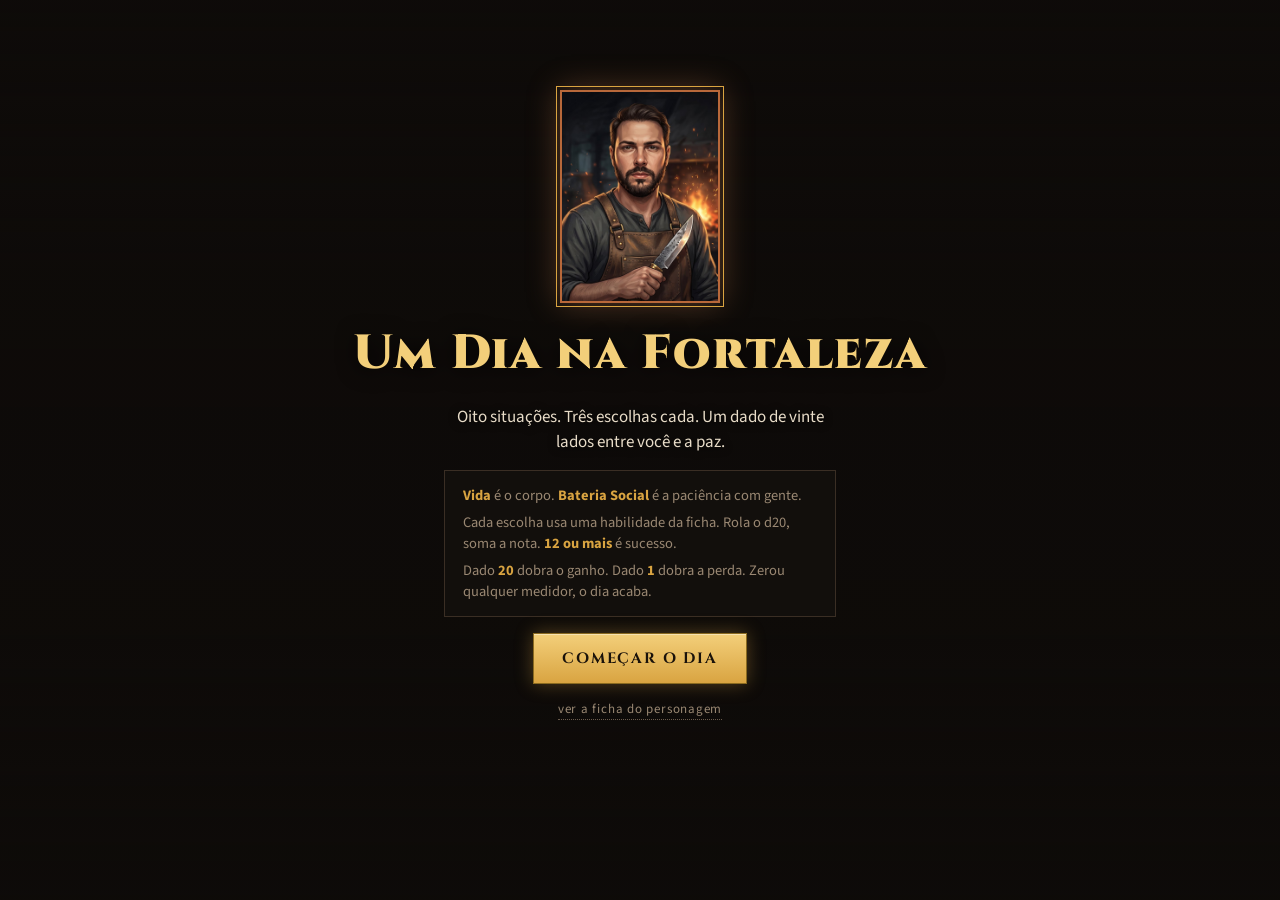
==== jogo.html @ 5ea4fd15 "Mini jogo Um Dia na Fortaleza: telas, regras e visual Co-Authored-By: Claude Fable 5.1 <noreply@anth" ====
<!DOCTYPE html>
<html lang="pt-BR">
<head>
  <meta charset="utf-8">
  <meta name="viewport" content="width=device-width, initial-scale=1, viewport-fit=cover">
  <title>Um Dia na Fortaleza</title>
  <meta name="description" content="Mini jogo de escolhas com as habilidades do Ferreiro-Estrategista.">
  <link rel="icon" href="assets/img/d20.png">
  <link rel="preconnect" href="https://fonts.googleapis.com">
  <link rel="stylesheet" href="https://fonts.googleapis.com/css2?family=Cinzel:wght@500;700;900&family=Source+Sans+3:wght@400;600;700&display=swap">
  <link rel="stylesheet" href="css/jogo.css">
</head>
<body>

  <!-- Fundo: cena atual (troca conforme a situação) -->
  <div class="cena" id="cena"></div>
  <div class="cena-veu"></div>

  <!-- Barra de cima: medidores -->
  <header class="hud" id="hud" hidden>
    <div class="medidor" id="med-vida">
      <img src="assets/img/vida.png" alt="">
      <div class="medidor-corpo">
        <div class="medidor-rotulo">VIDA <span id="vida-num">100</span></div>
        <div class="medidor-barra"><i id="vida-barra" style="width:100%"></i></div>
      </div>
    </div>
    <div class="progresso" id="progresso">1 / 8</div>
    <div class="medidor" id="med-bateria">
      <img src="assets/img/bateria.png" alt="">
      <div class="medidor-corpo">
        <div class="medidor-rotulo">BATERIA SOCIAL <span id="bateria-num">100</span></div>
        <div class="medidor-barra"><i id="bateria-barra" style="width:100%"></i></div>
      </div>
    </div>
  </header>

  <main class="palco">

    <!-- TELA 1: início -->
    <section class="tela tela-inicio" id="tela-inicio">
      <img class="retrato" src="assets/img/retrato.jpg" alt="Retrato do personagem">
      <h1 class="titulo">Um Dia na Fortaleza</h1>
      <p class="subtitulo">Oito situações. Três escolhas cada. Um dado de vinte lados entre você e a paz.</p>
      <div class="regras">
        <div><b>Vida</b> é o corpo. <b>Bateria Social</b> é a paciência com gente.</div>
        <div>Cada escolha usa uma habilidade da ficha. Rola o d20, soma a nota. <b>12 ou mais</b> é sucesso.</div>
        <div>Dado <b>20</b> dobra o ganho. Dado <b>1</b> dobra a perda. Zerou qualquer medidor, o dia acaba.</div>
      </div>
      <button class="botao" id="btn-comecar">Começar o dia</button>
      <a class="link-ficha" href="index.html">ver a ficha do personagem</a>
    </section>

    <!-- TELA 2: situação -->
    <section class="tela tela-situacao" id="tela-situacao" hidden>
      <div class="cartao">
        <div class="cartao-topo">
          <span class="cartao-num" id="sit-num">1</span>
          <h2 class="cartao-titulo" id="sit-titulo"></h2>
        </div>
        <p class="cartao-texto" id="sit-texto"></p>
        <div class="opcoes" id="opcoes"></div>
      </div>
    </section>

    <!-- TELA 3: dado + resultado -->
    <section class="tela tela-dado" id="tela-dado" hidden>
      <div class="dado-area">
        <div class="dado" id="dado">
          <img src="assets/img/d20.png" alt="">
          <span class="dado-num" id="dado-num">?</span>
        </div>
        <div class="dado-conta" id="dado-conta"></div>
      </div>
      <div class="resultado" id="resultado" hidden>
        <div class="resultado-selo" id="res-selo"></div>
        <p class="resultado-frase" id="res-frase"></p>
        <div class="resultado-delta" id="res-delta"></div>
        <button class="botao" id="btn-proxima">Continuar</button>
      </div>
    </section>

    <!-- TELA 4: fim -->
    <section class="tela tela-fim" id="tela-fim" hidden>
      <div class="fim-titulo-mini">FIM DO DIA</div>
      <h2 class="fim-titulo" id="fim-titulo"></h2>
      <p class="fim-texto" id="fim-texto"></p>
      <div class="placar">
        <div><span>Vida</span><b id="fim-vida"></b></div>
        <div><span>Bateria</span><b id="fim-bateria"></b></div>
        <div><span>Sucessos</span><b id="fim-sucessos"></b></div>
        <div class="placar-total"><span>Score</span><b id="fim-score"></b></div>
      </div>
      <div class="recorde" id="recorde"></div>
      <button class="botao" id="btn-denovo">Viver outro dia</button>
    </section>

  </main>

  <script src="js/dados.js"></script>
  <script src="js/situacoes.js"></script>
  <script src="js/jogo.js"></script>
</body>
</html>
---- css/jogo.css ----
/* =====================================================================
   JOGO.CSS - visual do "Um Dia na Fortaleza"
   Mesma paleta da ficha (forja: grafite, cobre, dourado).
   ===================================================================== */

:root {
  color-scheme: dark;
  --bg: #0e0b09;
  --panel: rgba(20, 16, 13, .88);
  --panel2: rgba(30, 24, 19, .92);
  --line: #3a2e24;
  --ink: #e8dcc8;
  --muted: #9a8873;
  --dim: #6a5b4c;
  --gold: #d9a441;
  --gold2: #f3cf7a;
  --copper: #b8683a;
  --copper2: #e08a55;
  --bom: #8fcf7a;
  --ruim: #e0655a;
  --display: "Cinzel", "Trajan Pro", Georgia, serif;
  --body: "Source Sans 3", "Segoe UI", Roboto, Helvetica, Arial, sans-serif;
}

* { box-sizing: border-box; }
[hidden] { display: none !important; }
html, body { margin: 0; height: 100%; }
body {
  background: var(--bg);
  color: var(--ink);
  font-family: var(--body);
  font-size: 16px;
  line-height: 1.45;
  overflow-x: hidden;
}

/* ---------- cena de fundo ---------- */
.cena {
  position: fixed; inset: 0; z-index: 0;
  background-size: cover; background-position: center;
  transition: background-image .6s ease, filter .6s ease;
  animation: respirar 12s ease-in-out infinite alternate;
}
@keyframes respirar { from { transform: scale(1); } to { transform: scale(1.06); } }
.cena-veu {
  position: fixed; inset: 0; z-index: 1; pointer-events: none;
  background:
    linear-gradient(180deg, rgba(14,11,9,.85) 0%, rgba(14,11,9,.25) 30%, rgba(14,11,9,.35) 70%, rgba(14,11,9,.9) 100%);
}

/* ---------- HUD (medidores) ---------- */
.hud {
  position: sticky; top: env(safe-area-inset-top, 0px); z-index: 5;
  display: grid; grid-template-columns: 1fr auto 1fr; gap: 12px; align-items: center;
  padding: 10px 16px; background: var(--panel);
  border-bottom: 1px solid var(--line);
  backdrop-filter: blur(4px);
}
.medidor { display: flex; align-items: center; gap: 10px; min-width: 0; }
.medidor img { width: 48px; height: 48px; flex: none; filter: drop-shadow(0 0 6px rgba(217,164,65,.4)); transition: transform .3s; }
.medidor-corpo { flex: 1; min-width: 0; }
.medidor-rotulo { font-family: var(--display); font-size: 11px; letter-spacing: .18em; color: var(--muted); display: flex; justify-content: space-between; }
.medidor-rotulo span { color: var(--gold2); font-weight: 700; font-variant-numeric: tabular-nums; }
.medidor-barra { height: 10px; background: #0b0907; border: 1px solid var(--line); margin-top: 4px; overflow: hidden; }
.medidor-barra i { display: block; height: 100%; background: linear-gradient(90deg, #8a4a26, var(--copper2)); transition: width .7s cubic-bezier(.2,.8,.2,1); }
#med-bateria .medidor-barra i { background: linear-gradient(90deg, #b8862c, var(--gold2)); }
.medidor.baixo .medidor-barra i { background: linear-gradient(90deg, #7a2a22, var(--ruim)); animation: alerta 1s ease-in-out infinite alternate; }
@keyframes alerta { from { opacity: 1; } to { opacity: .55; } }
.medidor.pulso-bom img { animation: pulso .5s ease; filter: drop-shadow(0 0 12px var(--bom)); }
.medidor.pulso-ruim img { animation: tremer .45s ease; filter: drop-shadow(0 0 12px var(--ruim)); }
@keyframes pulso { 50% { transform: scale(1.25); } }
@keyframes tremer { 20% { transform: translateX(-4px) rotate(-4deg); } 40% { transform: translateX(4px) rotate(4deg); } 60% { transform: translateX(-3px); } 80% { transform: translateX(3px); } }
.progresso { font-family: var(--display); font-size: 12px; letter-spacing: .25em; color: var(--dim); white-space: nowrap; }

/* ---------- palco ---------- */
.palco {
  position: relative; z-index: 2;
  max-width: 820px; margin: 0 auto;
  padding-block: 28px 48px; padding-inline: 16px;
  min-height: calc(100% - 70px);
  display: grid; align-content: center;
}
.tela.entrando { animation: entrar .5s ease-out both; }
@keyframes entrar { from { opacity: 0; transform: translateY(12px); } to { opacity: 1; transform: none; } }

/* ---------- botões ---------- */
.botao {
  font-family: var(--display); font-weight: 700; font-size: 15px; letter-spacing: .12em; text-transform: uppercase;
  color: #1a120a; background: linear-gradient(180deg, var(--gold2), var(--gold));
  border: 1px solid #8a6a20; padding: 14px 28px; cursor: pointer;
  box-shadow: 0 0 18px rgba(217,164,65,.35), inset 0 1px 0 rgba(255,255,255,.4);
  transition: transform .15s, box-shadow .15s;
}
.botao:hover { transform: translateY(-2px); box-shadow: 0 0 26px rgba(217,164,65,.55), inset 0 1px 0 rgba(255,255,255,.4); }
.botao:active { transform: translateY(0); }
.botao:focus-visible { outline: 2px solid var(--gold2); outline-offset: 3px; }

/* ---------- tela início ---------- */
.tela-inicio { text-align: center; display: grid; justify-items: center; gap: 16px; }
.retrato { width: 160px; aspect-ratio: 3/4; object-fit: cover; border: 2px solid var(--copper); outline: 1px solid var(--gold); outline-offset: 3px; box-shadow: 0 0 30px rgba(224,138,85,.35); }
.titulo { font-family: var(--display); font-weight: 900; font-size: clamp(30px, 6vw, 48px); color: var(--gold2); margin: 0; letter-spacing: .04em; text-wrap: balance; text-shadow: 0 2px 20px rgba(0,0,0,.8); }
.subtitulo { margin: 0; max-width: 46ch; color: var(--ink); font-size: 17px; text-shadow: 0 1px 8px rgba(0,0,0,.9); }
.regras { display: grid; gap: 6px; background: var(--panel); border: 1px solid var(--line); padding: 14px 18px; max-width: 56ch; font-size: 14.5px; color: var(--muted); text-align: left; }
.regras b { color: var(--gold); }
.link-ficha { color: var(--muted); font-size: 13px; letter-spacing: .06em; text-decoration: none; border-bottom: 1px dotted var(--dim); }
.link-ficha:hover { color: var(--gold2); }

/* ---------- tela situação ---------- */
.cartao { background: var(--panel2); border: 1px solid var(--line); padding: 22px 24px 20px; position: relative; }
.cartao::before, .cartao::after { content: ""; position: absolute; left: 8px; right: 8px; height: 1px; background: linear-gradient(90deg, transparent, var(--gold), transparent); opacity: .6; }
.cartao::before { top: 4px; } .cartao::after { bottom: 4px; }
.cartao-topo { display: flex; align-items: center; gap: 14px; margin-bottom: 10px; }
.cartao-num { font-family: var(--display); font-weight: 900; font-size: 30px; color: var(--copper2); line-height: 1; border-right: 1px solid var(--line); padding-right: 14px; }
.cartao-titulo { font-family: var(--display); font-weight: 700; font-size: clamp(18px, 3.4vw, 24px); color: var(--gold2); margin: 0; letter-spacing: .04em; text-wrap: balance; }
.cartao-texto { font-size: 17.5px; margin: 0 0 18px; color: var(--ink); max-width: 62ch; }

.opcoes { display: grid; gap: 10px; }
.opcao {
  display: grid; gap: 6px; text-align: left; width: 100%;
  background: rgba(14,11,9,.7); border: 1px solid var(--line); color: var(--ink);
  padding: 12px 14px; cursor: pointer; font-family: var(--body); font-size: 15.5px;
  transition: border-color .2s, background .2s, transform .15s;
  animation: entrar .45s ease-out both var(--atraso, 0ms);
}
.opcao:hover { border-color: var(--gold); background: rgba(217,164,65,.08); transform: translateX(4px); }
.opcao:focus-visible { outline: 2px solid var(--gold2); outline-offset: 2px; }
.opcao-texto { font-weight: 600; }
.opcao-meta { display: flex; justify-content: space-between; gap: 10px; flex-wrap: wrap; font-size: 12.5px; color: var(--muted); letter-spacing: .04em; }
.opcao-skill b { color: var(--gold2); }
.opcao-chance { color: var(--dim); }

/* ---------- tela dado ---------- */
.tela-dado { display: grid; justify-items: center; gap: 18px; text-align: center; }
.dado-area { display: grid; justify-items: center; gap: 10px; }
.dado { position: relative; width: 200px; height: 200px; }
.dado img { width: 100%; height: 100%; filter: drop-shadow(0 0 24px rgba(217,164,65,.45)); }
.dado-num {
  position: absolute; left: 50%; top: 52%; transform: translate(-50%, -50%);
  font-family: var(--display); font-weight: 900; font-size: 64px; color: #2a1a08;
  text-shadow: 0 0 10px rgba(243,207,122,.9), 0 0 2px #fff;
  font-variant-numeric: tabular-nums;
}
.dado.girando { animation: girar 1.3s cubic-bezier(.2,.8,.3,1) both; }
@keyframes girar { 0% { transform: rotate(0) scale(.6); } 60% { transform: rotate(720deg) scale(1.15); } 100% { transform: rotate(1080deg) scale(1); } }
.dado.critico img { filter: drop-shadow(0 0 40px var(--gold2)) brightness(1.2); animation: pulso .6s ease 2; }
.dado.desastre img { filter: drop-shadow(0 0 30px var(--ruim)) saturate(.4); animation: tremer .5s ease; }
.dado-conta { font-size: 14px; color: var(--muted); letter-spacing: .04em; min-height: 1.4em; }
.dado-conta b { color: var(--gold2); }

.resultado { display: grid; justify-items: center; gap: 12px; background: var(--panel2); border: 1px solid var(--line); padding: 18px 22px; max-width: 560px; animation: entrar .4s ease-out both; }
.resultado-selo { font-family: var(--display); font-weight: 900; font-size: 20px; letter-spacing: .2em; }
.resultado-selo.bom { color: var(--bom); text-shadow: 0 0 14px rgba(143,207,122,.5); }
.resultado-selo.ruim { color: var(--ruim); text-shadow: 0 0 14px rgba(224,101,90,.5); }
.resultado-frase { margin: 0; font-size: 17px; }
.resultado-delta { font-family: var(--display); font-size: 14px; letter-spacing: .08em; }
.resultado-delta .mais { color: var(--bom); }
.resultado-delta .menos { color: var(--ruim); }

/* ---------- tela fim ---------- */
.tela-fim { text-align: center; display: grid; justify-items: center; gap: 14px; }
.fim-titulo-mini { font-family: var(--display); font-size: 12px; letter-spacing: .5em; color: var(--muted); }
.fim-titulo { font-family: var(--display); font-weight: 900; font-size: clamp(28px, 6vw, 46px); color: var(--gold2); margin: 0; text-shadow: 0 2px 20px rgba(0,0,0,.8); text-wrap: balance; }
.fim-texto { margin: 0; max-width: 50ch; font-size: 17px; text-shadow: 0 1px 8px rgba(0,0,0,.9); }
.placar { display: grid; grid-template-columns: repeat(4, auto); gap: 0; background: var(--panel2); border: 1px solid var(--line); }
.placar > div { padding: 12px 18px; display: grid; gap: 2px; border-right: 1px solid var(--line); }
.placar > div:last-child { border-right: 0; }
.placar span { font-family: var(--display); font-size: 10px; letter-spacing: .25em; color: var(--muted); }
.placar b { font-family: var(--display); font-size: 26px; color: var(--ink); font-variant-numeric: tabular-nums; }
.placar-total b { color: var(--gold2); text-shadow: 0 0 12px rgba(243,207,122,.5); }
.recorde { font-size: 13px; color: var(--dim); letter-spacing: .06em; }
.recorde.novo { color: var(--gold2); animation: pulso .6s ease 2; }

/* ---------- celular ---------- */
@media (max-width: 640px) {
  .hud { grid-template-columns: 1fr 1fr; }
  .progresso { grid-column: 1 / -1; text-align: center; order: -1; }
  .medidor img { width: 38px; height: 38px; }
  .placar { grid-template-columns: repeat(2, 1fr); }
  .placar > div:nth-child(2) { border-right: 0; }
  .placar > div:nth-child(-n+2) { border-bottom: 1px solid var(--line); }
  .dado { width: 150px; height: 150px; }
  .dado-num { font-size: 48px; }
}

@media (prefers-reduced-motion: reduce) {
  *, *::before, *::after { animation: none !important; transition: none !important; }
}
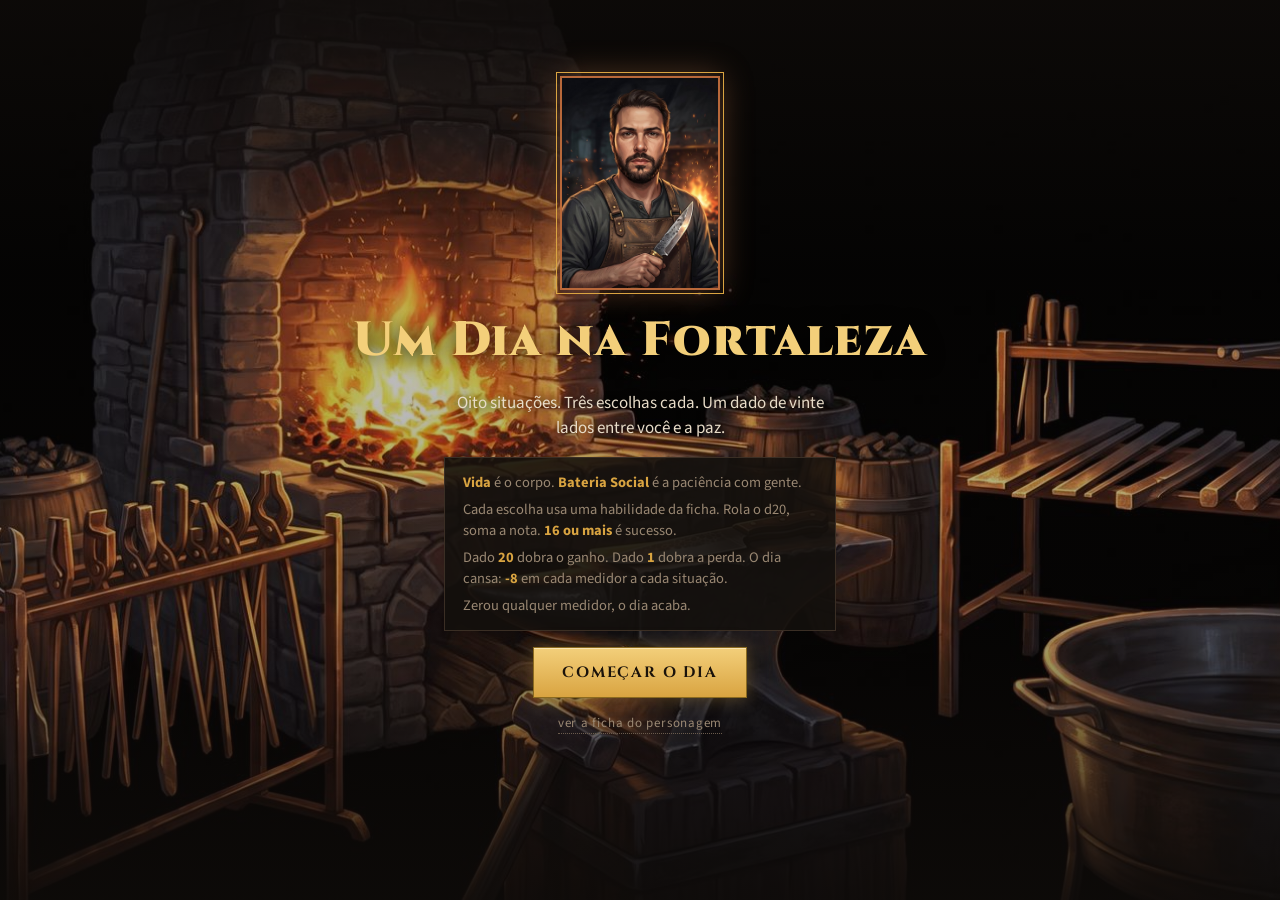
==== commit 4c8be208: "Balanceamento: dificuldade 16, cansaço do dia, títulos mais exigentes Co-Authored-By: Claude Fable 5" ====
--- a/jogo.html
+++ b/jogo.html
@@ -44,8 +44,9 @@
       <p class="subtitulo">Oito situações. Três escolhas cada. Um dado de vinte lados entre você e a paz.</p>
       <div class="regras">
         <div><b>Vida</b> é o corpo. <b>Bateria Social</b> é a paciência com gente.</div>
-        <div>Cada escolha usa uma habilidade da ficha. Rola o d20, soma a nota. <b>12 ou mais</b> é sucesso.</div>
-        <div>Dado <b>20</b> dobra o ganho. Dado <b>1</b> dobra a perda. Zerou qualquer medidor, o dia acaba.</div>
+        <div>Cada escolha usa uma habilidade da ficha. Rola o d20, soma a nota. <b>16 ou mais</b> é sucesso.</div>
+        <div>Dado <b>20</b> dobra o ganho. Dado <b>1</b> dobra a perda. O dia cansa: <b>-8</b> em cada medidor a cada situação.</div>
+        <div>Zerou qualquer medidor, o dia acaba.</div>
       </div>
       <button class="botao" id="btn-comecar">Começar o dia</button>
       <a class="link-ficha" href="index.html">ver a ficha do personagem</a>
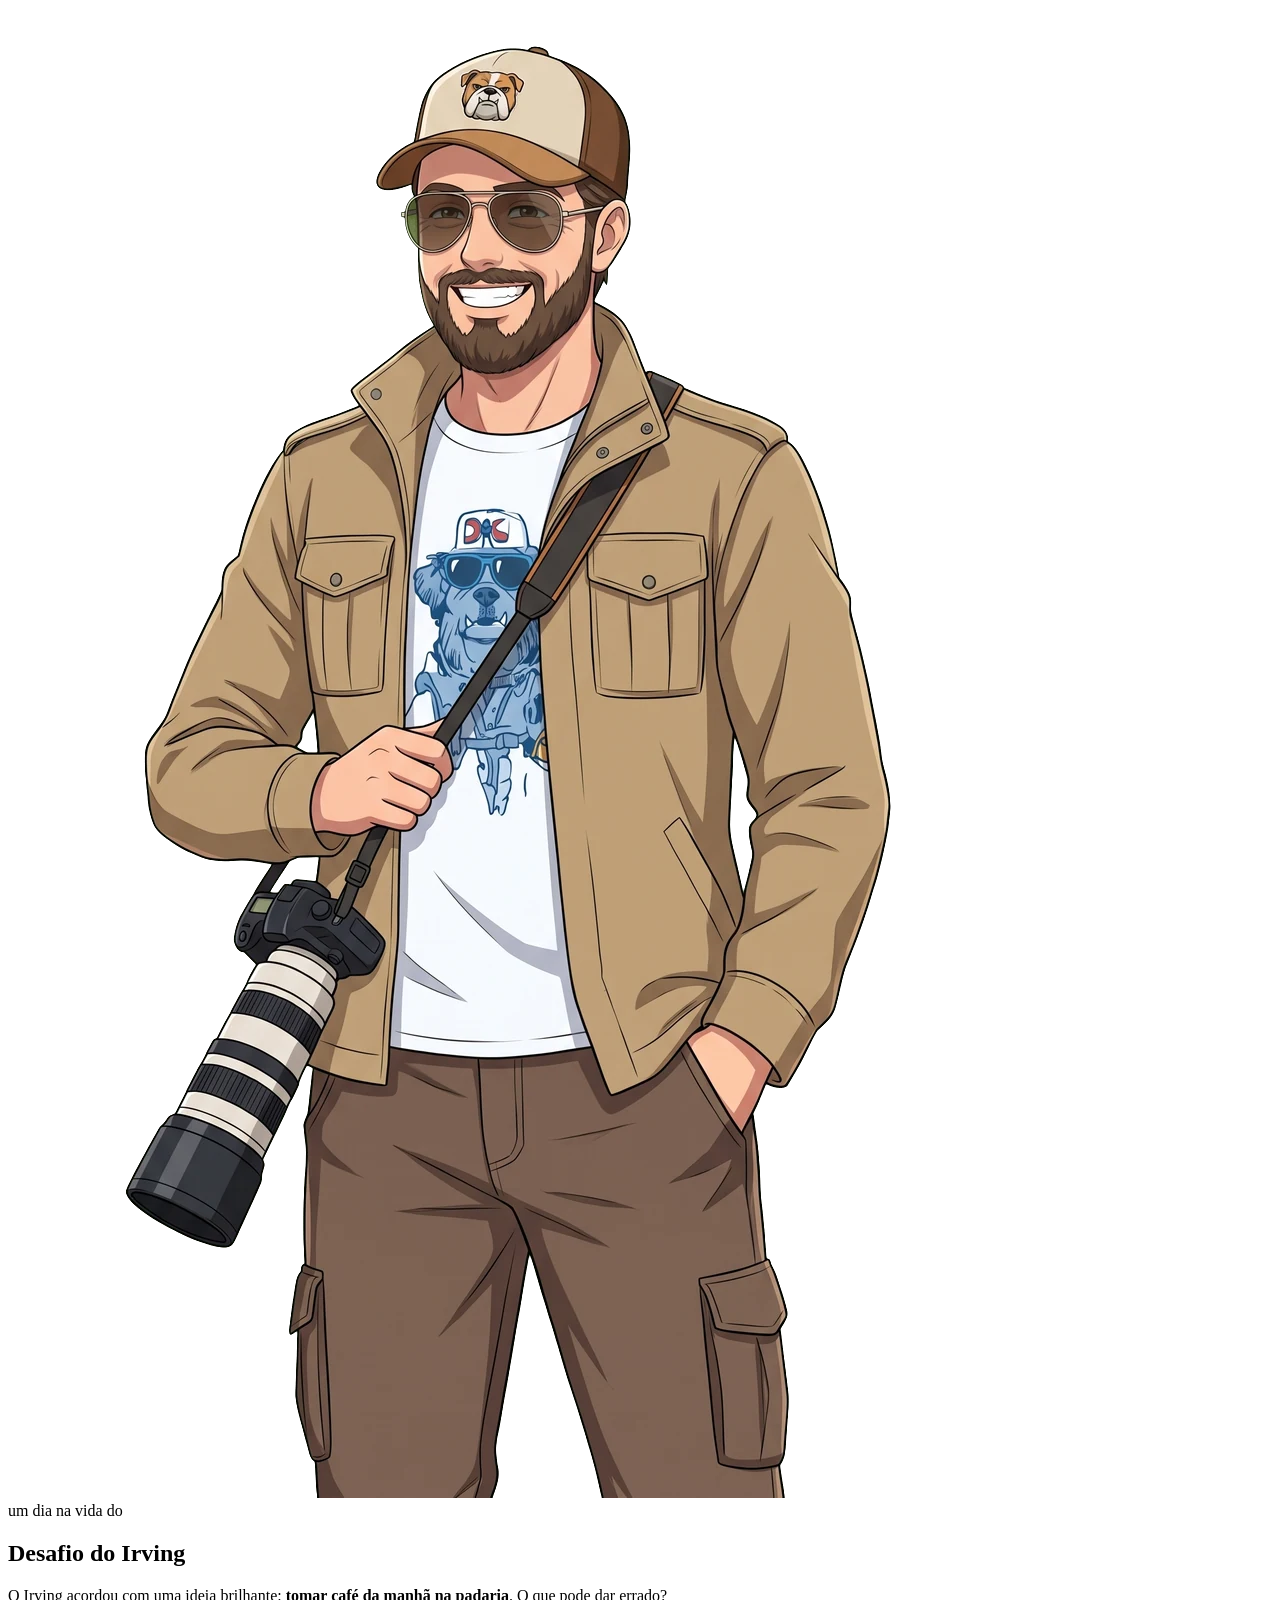
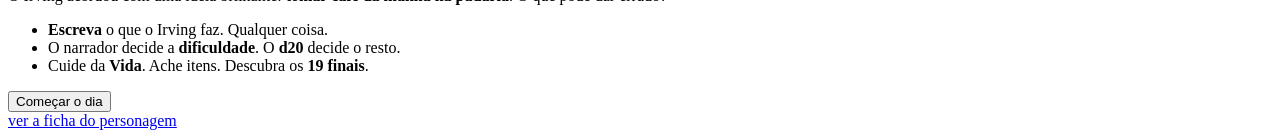
==== commit cabb8103: "Novo jogo: Desafio do Irving (telas e visual) Substitui o mini jogo antigo (Um Dia na Fortaleza) pel" ====
--- a/jogo.html
+++ b/jogo.html
@@ -2,104 +2,115 @@
 <html lang="pt-BR">
 <head>
   <meta charset="utf-8">
-  <meta name="viewport" content="width=device-width, initial-scale=1, viewport-fit=cover">
-  <title>Um Dia na Fortaleza</title>
-  <meta name="description" content="Mini jogo de escolhas com as habilidades do Ferreiro-Estrategista.">
-  <link rel="icon" href="assets/img/d20.png">
+  <meta name="viewport" content="width=device-width, initial-scale=1, viewport-fit=cover, interactive-widget=resizes-content">
+  <title>Desafio do Irving</title>
+  <meta name="description" content="Um dia na vida do Irving. Objetivo: tomar café da manhã na padaria. O que pode dar errado?">
+  <meta name="theme-color" content="#1b1b1f">
+  <link rel="icon" href="assets/desafio/itens/item-09-misto-quente.webp">
   <link rel="preconnect" href="https://fonts.googleapis.com">
-  <link rel="stylesheet" href="https://fonts.googleapis.com/css2?family=Cinzel:wght@500;700;900&family=Source+Sans+3:wght@400;600;700&display=swap">
-  <link rel="stylesheet" href="css/jogo.css">
+  <link rel="preconnect" href="https://fonts.gstatic.com" crossorigin>
+  <link rel="stylesheet" href="https://fonts.googleapis.com/css2?family=Bangers&family=Nunito:wght@500;700;800;900&display=swap">
+  <link rel="stylesheet" href="css/desafio.css">
 </head>
 <body>
 
-  <!-- Fundo: cena atual (troca conforme a situação) -->
-  <div class="cena" id="cena"></div>
-  <div class="cena-veu"></div>
+  <!-- Cenário (duas camadas pra fazer a troca suave) -->
+  <div class="fundo" id="fundo-a"></div>
+  <div class="fundo" id="fundo-b"></div>
+  <div class="fundo-veu"></div>
 
-  <!-- Barra de cima: medidores -->
+  <!-- Irving -->
+  <img class="irving" id="irving" src="assets/desafio/irving/irving-feliz.webp" alt="Irving">
+
+  <!-- Barra de cima: vida, cena e mochila -->
   <header class="hud" id="hud" hidden>
-    <div class="medidor" id="med-vida">
-      <img src="assets/img/vida.png" alt="">
-      <div class="medidor-corpo">
-        <div class="medidor-rotulo">VIDA <span id="vida-num">100</span></div>
-        <div class="medidor-barra"><i id="vida-barra" style="width:100%"></i></div>
+    <div class="vida" id="vida">
+      <img src="assets/desafio/ui/coracao.webp" alt="">
+      <div class="vida-barra"><i id="vida-barra"></i></div>
+      <b id="vida-num">100</b>
+    </div>
+    <div class="hud-cena" id="hud-cena">Cena 1</div>
+    <div class="mochila" id="mochila" aria-label="Mochila (até 3 itens)"></div>
+  </header>
+
+  <!-- Placa com o nome do lugar -->
+  <div class="placa" id="placa" hidden></div>
+
+  <!-- TELA DE INÍCIO -->
+  <section class="inicio" id="tela-inicio">
+    <div class="inicio-caixa">
+      <div class="inicio-pre">um dia na vida do</div>
+      <h1 class="logo">Desafio do Irving</h1>
+      <p class="inicio-texto">O Irving acordou com uma ideia brilhante: <b>tomar café da manhã na padaria</b>. O que pode dar errado?</p>
+      <ul class="inicio-regras">
+        <li><b>Escreva</b> o que o Irving faz. Qualquer coisa.</li>
+        <li>O narrador decide a <b>dificuldade</b>. O <b>d20</b> decide o resto.</li>
+        <li>Cuide da <b>Vida</b>. Ache itens. Descubra os <b>19 finais</b>.</li>
+      </ul>
+      <button class="botao" id="btn-comecar">Começar o dia</button>
+      <div class="inicio-finais" id="inicio-finais"></div>
+      <a class="link-ficha" href="index.html">ver a ficha do personagem</a>
+    </div>
+  </section>
+
+  <!-- Dado -->
+  <div class="dado-palco" id="dado-palco" hidden>
+    <div class="dado-dif" id="dado-dif"></div>
+    <div class="dado" id="dado">
+      <img src="assets/desafio/ui/d20.webp" alt="">
+      <span id="dado-num">?</span>
+    </div>
+    <div class="dado-selo" id="dado-selo"></div>
+  </div>
+
+  <!-- Aviso de item encontrado -->
+  <div class="achado" id="achado" hidden>
+    <img id="achado-img" alt="">
+    <div><small>O Irving encontrou</small><b id="achado-nome"></b></div>
+  </div>
+
+  <!-- CAIXA DE TEXTO (visual novel) -->
+  <section class="caixa" id="caixa" hidden>
+    <div class="caixa-nome" id="caixa-nome">Narrador</div>
+    <div class="caixa-texto" id="caixa-texto"></div>
+    <div class="caixa-delta" id="caixa-delta"></div>
+
+    <form class="acao" id="form-acao" autocomplete="off">
+      <textarea id="campo-acao" rows="1" maxlength="220" placeholder="O que o Irving faz?" enterkeyhint="send"></textarea>
+      <button class="botao botao-agir" id="btn-agir" type="submit">Agir</button>
+    </form>
+
+    <div class="pensando" id="pensando" hidden><span></span><span></span><span></span> <em id="pensando-txt">o narrador está pensando</em></div>
+
+    <div class="caixa-botoes" id="caixa-botoes" hidden>
+      <button class="botao" id="btn-continuar" type="button">Continuar</button>
+    </div>
+
+    <div class="erro" id="erro" hidden>
+      <span id="erro-txt"></span>
+      <button class="botao botao-pequeno" id="btn-tentar" type="button">Tentar de novo</button>
+    </div>
+  </section>
+
+  <!-- TELA FINAL -->
+  <section class="final" id="tela-final" hidden>
+    <div class="final-cartao">
+      <div class="final-pre">FIM DO DIA</div>
+      <div class="final-tipo" id="final-tipo"></div>
+      <h2 class="final-nome" id="final-nome"></h2>
+      <p class="final-texto" id="final-texto"></p>
+      <div class="final-resumo" id="final-resumo"></div>
+      <div class="galeria-titulo" id="galeria-titulo"></div>
+      <div class="galeria" id="galeria"></div>
+      <div class="final-botoes">
+        <button class="botao" id="btn-denovo" type="button">Viver outro dia</button>
+        <a class="link-ficha" href="index.html">ficha do personagem</a>
       </div>
     </div>
-    <div class="progresso" id="progresso">1 / 8</div>
-    <div class="medidor" id="med-bateria">
-      <img src="assets/img/bateria.png" alt="">
-      <div class="medidor-corpo">
-        <div class="medidor-rotulo">BATERIA SOCIAL <span id="bateria-num">100</span></div>
-        <div class="medidor-barra"><i id="bateria-barra" style="width:100%"></i></div>
-      </div>
-    </div>
-  </header>
+  </section>
 
-  <main class="palco">
-
-    <!-- TELA 1: início -->
-    <section class="tela tela-inicio" id="tela-inicio">
-      <img class="retrato" src="assets/img/retrato.jpg" alt="Retrato do personagem">
-      <h1 class="titulo">Um Dia na Fortaleza</h1>
-      <p class="subtitulo">Oito situações. Três escolhas cada. Um dado de vinte lados entre você e a paz.</p>
-      <div class="regras">
-        <div><b>Vida</b> é o corpo. <b>Bateria Social</b> é a paciência com gente.</div>
-        <div>Cada escolha usa uma habilidade da ficha. Rola o d20, soma a nota. <b>16 ou mais</b> é sucesso.</div>
-        <div>Dado <b>20</b> dobra o ganho. Dado <b>1</b> dobra a perda. O dia cansa: <b>-8</b> em cada medidor a cada situação.</div>
-        <div>Zerou qualquer medidor, o dia acaba.</div>
-      </div>
-      <button class="botao" id="btn-comecar">Começar o dia</button>
-      <a class="link-ficha" href="index.html">ver a ficha do personagem</a>
-    </section>
-
-    <!-- TELA 2: situação -->
-    <section class="tela tela-situacao" id="tela-situacao" hidden>
-      <div class="cartao">
-        <div class="cartao-topo">
-          <span class="cartao-num" id="sit-num">1</span>
-          <h2 class="cartao-titulo" id="sit-titulo"></h2>
-        </div>
-        <p class="cartao-texto" id="sit-texto"></p>
-        <div class="opcoes" id="opcoes"></div>
-      </div>
-    </section>
-
-    <!-- TELA 3: dado + resultado -->
-    <section class="tela tela-dado" id="tela-dado" hidden>
-      <div class="dado-area">
-        <div class="dado" id="dado">
-          <img src="assets/img/d20.png" alt="">
-          <span class="dado-num" id="dado-num">?</span>
-        </div>
-        <div class="dado-conta" id="dado-conta"></div>
-      </div>
-      <div class="resultado" id="resultado" hidden>
-        <div class="resultado-selo" id="res-selo"></div>
-        <p class="resultado-frase" id="res-frase"></p>
-        <div class="resultado-delta" id="res-delta"></div>
-        <button class="botao" id="btn-proxima">Continuar</button>
-      </div>
-    </section>
-
-    <!-- TELA 4: fim -->
-    <section class="tela tela-fim" id="tela-fim" hidden>
-      <div class="fim-titulo-mini">FIM DO DIA</div>
-      <h2 class="fim-titulo" id="fim-titulo"></h2>
-      <p class="fim-texto" id="fim-texto"></p>
-      <div class="placar">
-        <div><span>Vida</span><b id="fim-vida"></b></div>
-        <div><span>Bateria</span><b id="fim-bateria"></b></div>
-        <div><span>Sucessos</span><b id="fim-sucessos"></b></div>
-        <div class="placar-total"><span>Score</span><b id="fim-score"></b></div>
-      </div>
-      <div class="recorde" id="recorde"></div>
-      <button class="botao" id="btn-denovo">Viver outro dia</button>
-    </section>
-
-  </main>
-
-  <script src="js/dados.js"></script>
-  <script src="js/situacoes.js"></script>
-  <script src="js/jogo.js"></script>
+  <script src="js/desafio-dados.js"></script>
+  <script src="js/desafio-ia.js"></script>
+  <script src="js/desafio.js"></script>
 </body>
 </html>
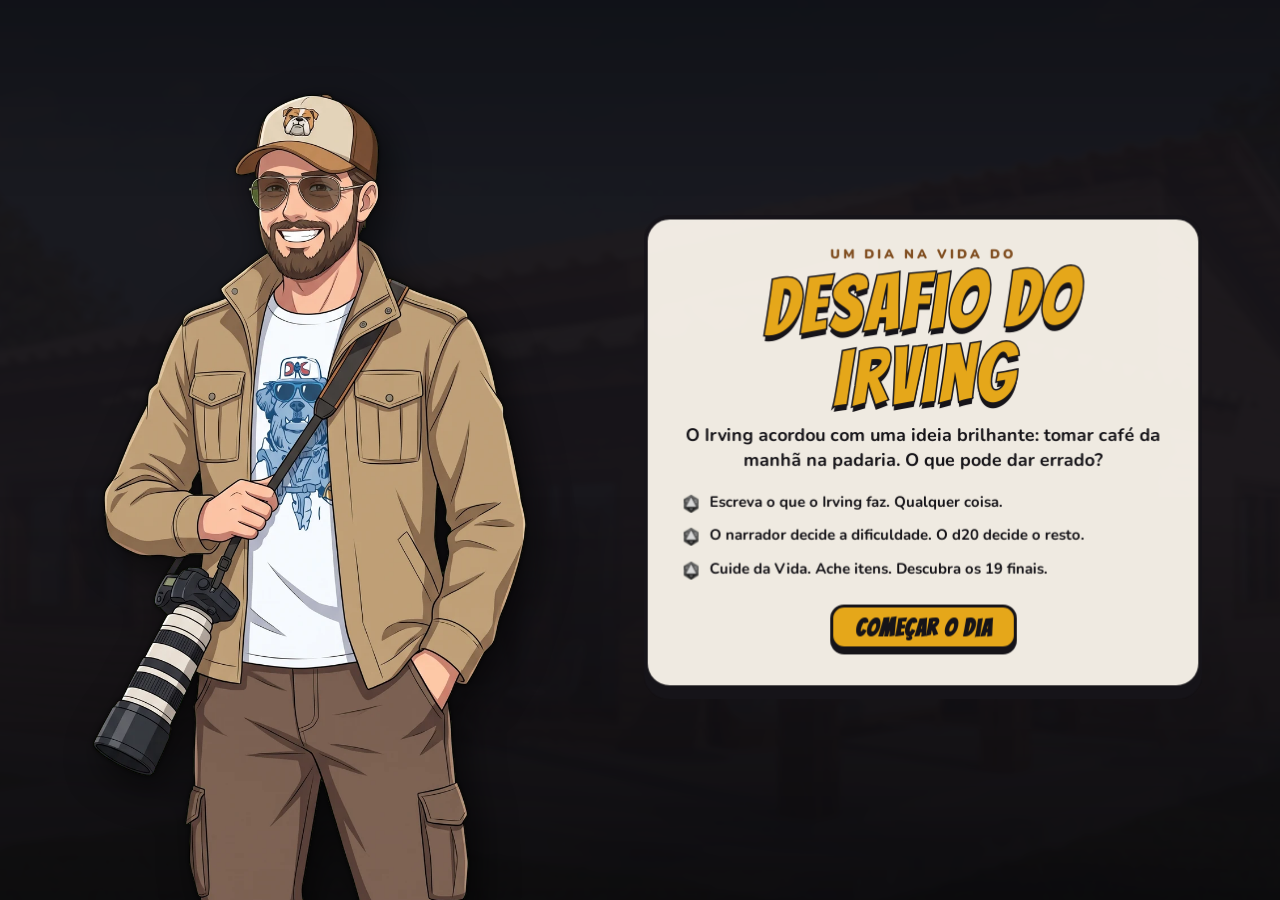
==== commit 4f00f676: "Jogo vira a página principal; mais dano nas falhas; item até a cena 4; ficar no mesmo lugar Co-Autho" ====
--- a/jogo.html
+++ b/jogo.html
@@ -2,115 +2,12 @@
 <html lang="pt-BR">
 <head>
   <meta charset="utf-8">
-  <meta name="viewport" content="width=device-width, initial-scale=1, viewport-fit=cover, interactive-widget=resizes-content">
   <title>Desafio do Irving</title>
-  <meta name="description" content="Um dia na vida do Irving. Objetivo: tomar café da manhã na padaria. O que pode dar errado?">
-  <meta name="theme-color" content="#1b1b1f">
-  <link rel="icon" href="assets/desafio/itens/item-09-misto-quente.webp">
-  <link rel="preconnect" href="https://fonts.googleapis.com">
-  <link rel="preconnect" href="https://fonts.gstatic.com" crossorigin>
-  <link rel="stylesheet" href="https://fonts.googleapis.com/css2?family=Bangers&family=Nunito:wght@500;700;800;900&display=swap">
-  <link rel="stylesheet" href="css/desafio.css">
+  <!-- endereço antigo: manda pra página principal do jogo -->
+  <meta http-equiv="refresh" content="0; url=./">
+  <link rel="canonical" href="./">
 </head>
 <body>
-
-  <!-- Cenário (duas camadas pra fazer a troca suave) -->
-  <div class="fundo" id="fundo-a"></div>
-  <div class="fundo" id="fundo-b"></div>
-  <div class="fundo-veu"></div>
-
-  <!-- Irving -->
-  <img class="irving" id="irving" src="assets/desafio/irving/irving-feliz.webp" alt="Irving">
-
-  <!-- Barra de cima: vida, cena e mochila -->
-  <header class="hud" id="hud" hidden>
-    <div class="vida" id="vida">
-      <img src="assets/desafio/ui/coracao.webp" alt="">
-      <div class="vida-barra"><i id="vida-barra"></i></div>
-      <b id="vida-num">100</b>
-    </div>
-    <div class="hud-cena" id="hud-cena">Cena 1</div>
-    <div class="mochila" id="mochila" aria-label="Mochila (até 3 itens)"></div>
-  </header>
-
-  <!-- Placa com o nome do lugar -->
-  <div class="placa" id="placa" hidden></div>
-
-  <!-- TELA DE INÍCIO -->
-  <section class="inicio" id="tela-inicio">
-    <div class="inicio-caixa">
-      <div class="inicio-pre">um dia na vida do</div>
-      <h1 class="logo">Desafio do Irving</h1>
-      <p class="inicio-texto">O Irving acordou com uma ideia brilhante: <b>tomar café da manhã na padaria</b>. O que pode dar errado?</p>
-      <ul class="inicio-regras">
-        <li><b>Escreva</b> o que o Irving faz. Qualquer coisa.</li>
-        <li>O narrador decide a <b>dificuldade</b>. O <b>d20</b> decide o resto.</li>
-        <li>Cuide da <b>Vida</b>. Ache itens. Descubra os <b>19 finais</b>.</li>
-      </ul>
-      <button class="botao" id="btn-comecar">Começar o dia</button>
-      <div class="inicio-finais" id="inicio-finais"></div>
-      <a class="link-ficha" href="index.html">ver a ficha do personagem</a>
-    </div>
-  </section>
-
-  <!-- Dado -->
-  <div class="dado-palco" id="dado-palco" hidden>
-    <div class="dado-dif" id="dado-dif"></div>
-    <div class="dado" id="dado">
-      <img src="assets/desafio/ui/d20.webp" alt="">
-      <span id="dado-num">?</span>
-    </div>
-    <div class="dado-selo" id="dado-selo"></div>
-  </div>
-
-  <!-- Aviso de item encontrado -->
-  <div class="achado" id="achado" hidden>
-    <img id="achado-img" alt="">
-    <div><small>O Irving encontrou</small><b id="achado-nome"></b></div>
-  </div>
-
-  <!-- CAIXA DE TEXTO (visual novel) -->
-  <section class="caixa" id="caixa" hidden>
-    <div class="caixa-nome" id="caixa-nome">Narrador</div>
-    <div class="caixa-texto" id="caixa-texto"></div>
-    <div class="caixa-delta" id="caixa-delta"></div>
-
-    <form class="acao" id="form-acao" autocomplete="off">
-      <textarea id="campo-acao" rows="1" maxlength="220" placeholder="O que o Irving faz?" enterkeyhint="send"></textarea>
-      <button class="botao botao-agir" id="btn-agir" type="submit">Agir</button>
-    </form>
-
-    <div class="pensando" id="pensando" hidden><span></span><span></span><span></span> <em id="pensando-txt">o narrador está pensando</em></div>
-
-    <div class="caixa-botoes" id="caixa-botoes" hidden>
-      <button class="botao" id="btn-continuar" type="button">Continuar</button>
-    </div>
-
-    <div class="erro" id="erro" hidden>
-      <span id="erro-txt"></span>
-      <button class="botao botao-pequeno" id="btn-tentar" type="button">Tentar de novo</button>
-    </div>
-  </section>
-
-  <!-- TELA FINAL -->
-  <section class="final" id="tela-final" hidden>
-    <div class="final-cartao">
-      <div class="final-pre">FIM DO DIA</div>
-      <div class="final-tipo" id="final-tipo"></div>
-      <h2 class="final-nome" id="final-nome"></h2>
-      <p class="final-texto" id="final-texto"></p>
-      <div class="final-resumo" id="final-resumo"></div>
-      <div class="galeria-titulo" id="galeria-titulo"></div>
-      <div class="galeria" id="galeria"></div>
-      <div class="final-botoes">
-        <button class="botao" id="btn-denovo" type="button">Viver outro dia</button>
-        <a class="link-ficha" href="index.html">ficha do personagem</a>
-      </div>
-    </div>
-  </section>
-
-  <script src="js/desafio-dados.js"></script>
-  <script src="js/desafio-ia.js"></script>
-  <script src="js/desafio.js"></script>
+  <p>O jogo mudou de endereço. <a href="./">Clique aqui pra jogar o Desafio do Irving.</a></p>
 </body>
 </html>
